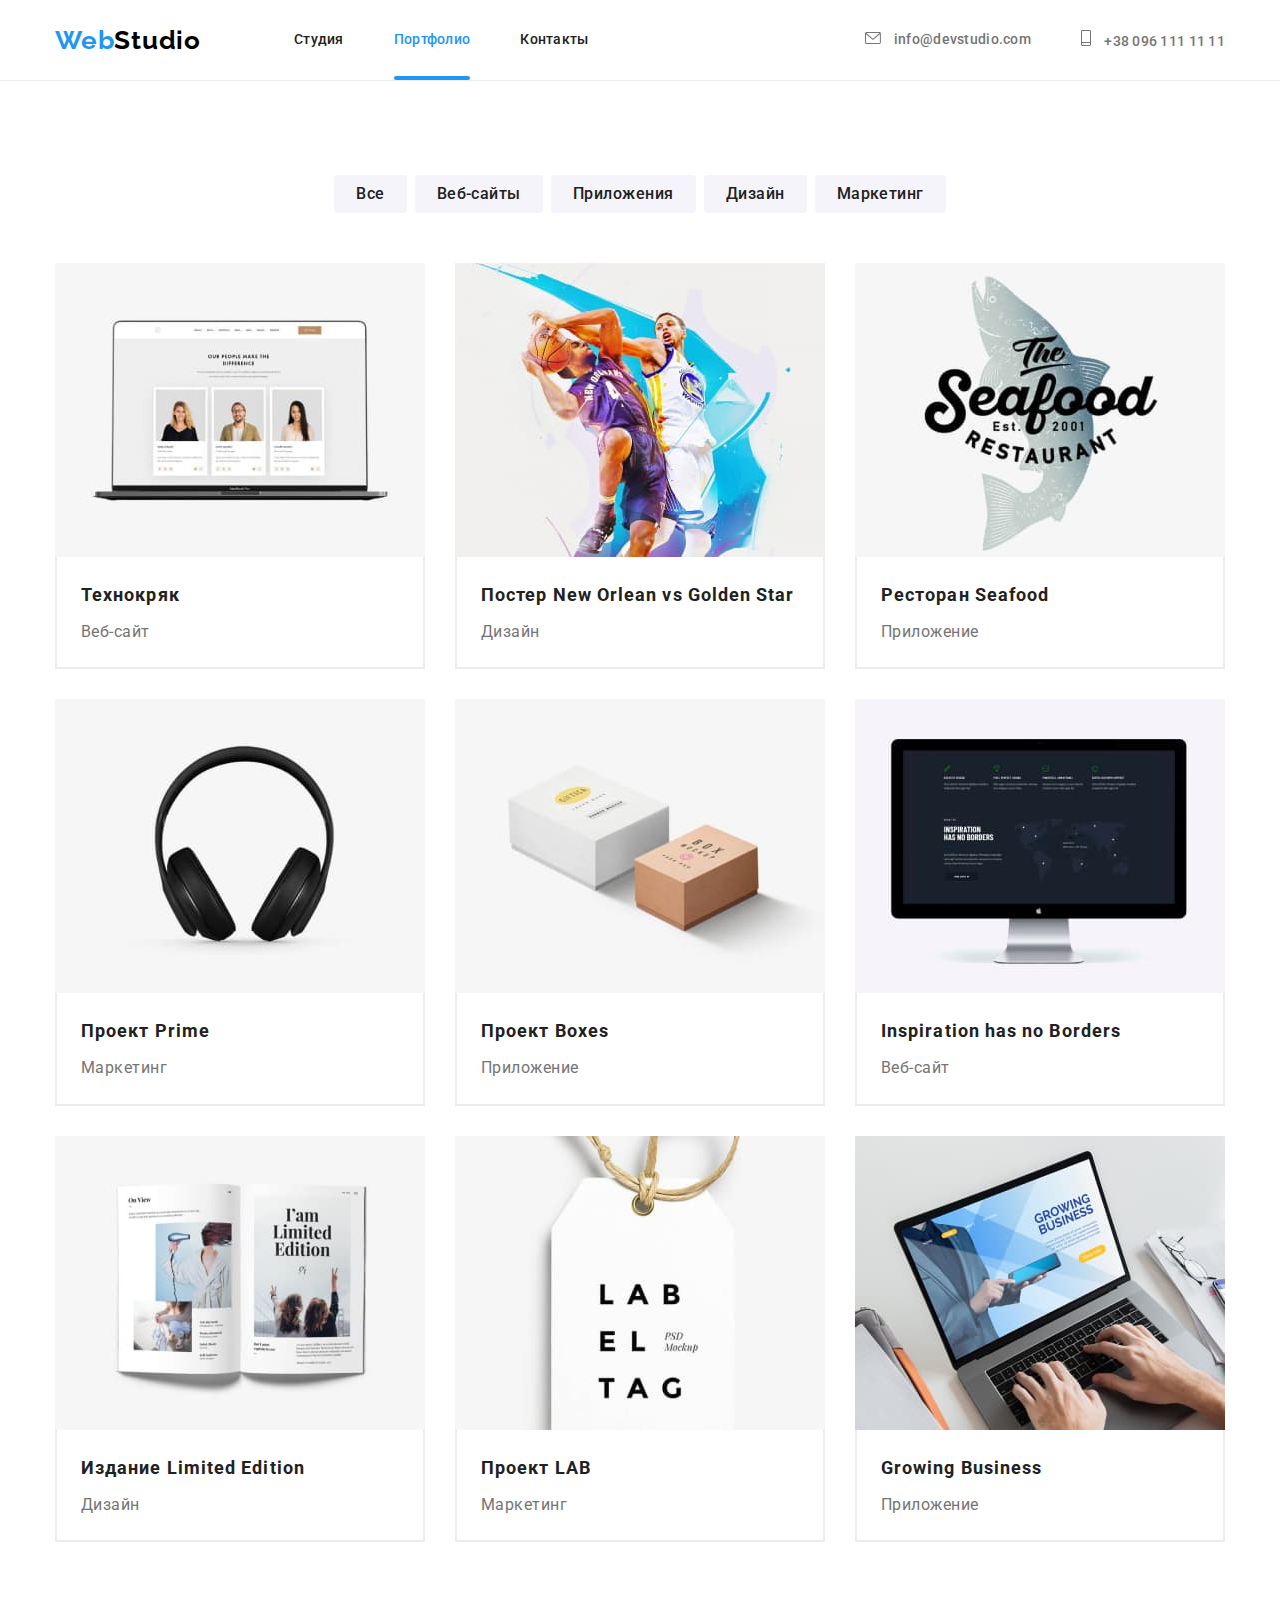
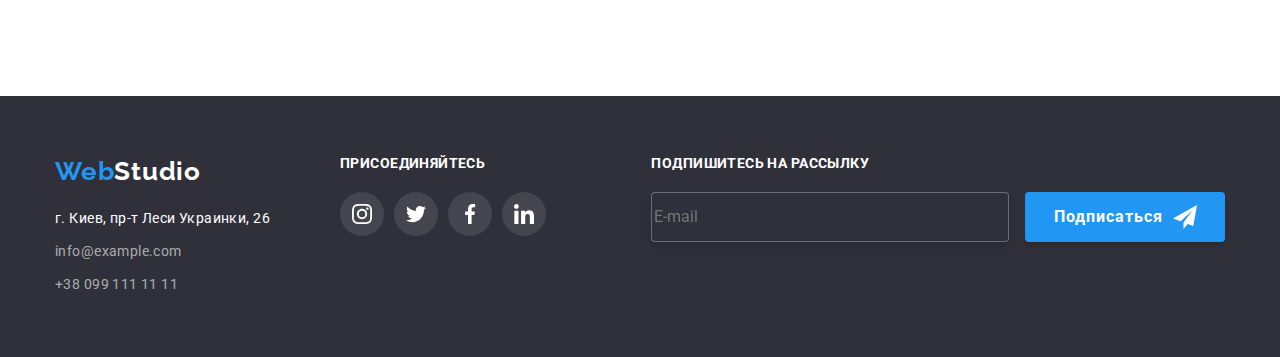
==== portfolio.html @ b8bf2f2f "седьмое дз" ====
<!DOCTYPE html>
<html lang="ru">

<head>
    <meta charset="UTF-8">
    <meta http-equiv="X-UA-Compatible" content="IE=edge">
    <meta name="viewport" content="width=device-width, initial-scale=1.0">
    <title>Портфолио</title>
    <link rel="preconnect" href="https://fonts.gstatic.com">
    <link
        href="https://fonts.googleapis.com/css2?family=Raleway:wght@700&family=Roboto:wght@400;500;700;900&display=swap"
        rel="stylesheet">
    <link rel="stylesheet" href="https://cdnjs.cloudflare.com/ajax/libs/modern-normalize/1.0.0/modern-normalize.min.css">
    <link rel="stylesheet" href="css/styles.css">
</head>

<body class="page">

    <!-- Шапка -->

    <header class="line-header">
        <div class="container main-header">
            <nav class="main-header">
                <a href="index.html" class="logo-header">
                    <span class="web">Web</span>Studio
                </a>

                <ul class="site-nav">
                    <li class="item"><a href="index.html" class="link">Студия</a></li>
                    <li class="item"><a href="portfolio.html" class="links">Портфолио</a></li>
                    <li class="item"><a href="" class="link">Контакты</a></li>
                </ul>
            </nav>
            <ul class="site-contact">
                <li class="item">
                    <a href="info@devstudio.com" class="link">
                        <svg class="site-contact-icon" width="16" height="12">
                            <use href='./imges/sprite.svg#icon-envelope'></use>
                        </svg>
                        info@devstudio.com</a>
                </li>
                <li class="item">
                    <a href="+380961111111" class="link">
                        <svg class="site-contact-icon" width="10" height="16">
                            <use href='./imges/sprite.svg#icon-smartphone'></use>
                        </svg>
                        +38 096 111 11 11</a>
                </li>
            </ul>
        </div>
    </header>
    
 <main>

    <!-- Фильтры -->

    <section class="portfolio">
        <div class="container">
            <ul class="filtrs">
                <li class="item"><button type="button" class="button-filtr">Все</button></li>
                <li class="item"><button type="button" class="button-filtr">Веб-сайты</button></li>
                <li class="item"><button type="button" class="button-filtr">Приложения</button></li>
                <li class="item"><button type="button" class="button-filtr">Дизайн</button></li>
                <li class="item"><button type="button" class="button-filtr">Маркетинг</button></li>
            </ul>

            <!-- Проекты -->

        
            <ul class="project">
                <li class="item">
                          <article class="card-portfolio">
                              <a class="card-portfolio-link" href="">
                            <div class="portfolio-thumb">
                                <img src="imges/portfolio1.jpg" alt="Веб-сайт" width="370" height="294">
                                <p class="portfolio-overlay">
                                    Технокряк это современная площадка распространения коронавируса. Компании используют эту платформу для цифрового
                                    шпионажа и атак на защищённые сервера конкурентов.
                                </p>
                            </div>
                            <div class="portfolio-content">
                                <h2 class="title">Технокряк</h2>
                                <p class="text">Веб-сайт</p>
                            </div>
                            </a>
                        </article>
                    
                </li>
                <li class="item">
                        <article class="card-portfolio">
                            <a class="card-portfolio-link" href="">
                            <div class="portfolio-thumb">
                                <img src="imges/portfolio2.jpg" alt="Дизайн" width="370" height="294">
                                <p class="portfolio-overlay">
                                    Технокряк это современная площадка распространения коронавируса. Компании используют эту платформу для цифрового
                                    шпионажа и атак на защищённые сервера конкурентов.
                                </p>
                            </div>
                            <div class="portfolio-content">
                                <h2 class="title">Постер New Orlean vs Golden Star</h2>
                                <p class="text">Дизайн</p>
                            </div>
                            </a>
                        </article>
            
                </li>
                <li class="item">
                
                        <article class="card-portfolio">
                            <a class="card-portfolio-link" href="">
                            <div class="portfolio-thumb">
                                <img src="imges/portfolio3.jpg" alt="Приложение" width="370" height="294">
                                <p class="portfolio-overlay">
                                    Технокряк это современная площадка распространения коронавируса. Компании используют эту платформу для цифрового
                                    шпионажа и атак на защищённые сервера конкурентов.
                                </p>
                            </div>
                            <div class="portfolio-content">
                                <h2 class="title">Ресторан Seafood</h2>
                                <p class="text">Приложение</p>
                            </div>
                            </a>
                        </article>
            
                </li>
                <li class="item">
                    
                        <article class="card-portfolio">
                            <a class="card-portfolio-link" href="">
                            <div class="portfolio-thumb">
                                <img src="imges/portfolio4.jpg" alt="Маркетинг" width="370" height="294">
                                <p class="portfolio-overlay">
                                    Технокряк это современная площадка распространения коронавируса. Компании используют эту платформу для цифрового
                                    шпионажа и атак на защищённые сервера конкурентов.
                                </p>
                            </div>
                            <div class="portfolio-content">
                                <h2 class="title">Проект Prime</h2>
                                <p class="text">Маркетинг</p>
                            </div>
                            </a>
                        </article>
                    
                </li>
                <li class="item">
                    
                        <article class="card-portfolio">
                            <a class="card-portfolio-link" href="">
                            <div class="portfolio-thumb">
                                <img src="imges/portfolio5.jpg" alt="Приложение" width="370" height="294">
                                <p class="portfolio-overlay">
                                    Технокряк это современная площадка распространения коронавируса. Компании используют эту платформу для цифрового
                                    шпионажа и атак на защищённые сервера конкурентов.
                                </p>
                            </div>
                            <div class="portfolio-content">
                                <h2 class="title">Проект Boxes</h2>
                                <p class="text">Приложение</p>
                            </div>
                            </a>
                        </article>
                    
                </li>
                <li class="item">
                    
                        <article class="card-portfolio">
                            <a class="card-portfolio-link" href="">
                            <div class="portfolio-thumb">
                                <img src="imges/portfolio6.jpg" alt="Веб-сайт" width="370" height="294">
                                <p class="portfolio-overlay">
                                    Технокряк это современная площадка распространения коронавируса. Компании используют эту платформу для цифрового
                                    шпионажа и атак на защищённые сервера конкурентов.
                                </p>
                            </div>
                            <div class="portfolio-content">
                                <h2 class="title">Inspiration has no Borders</h2>
                                <p class="text">Веб-сайт</p>
                            </div>
                            </a>
                        </article>
                    
                </li>
                <li class="item">
                    
                        <article class="card-portfolio">
                            <a class="card-portfolio-link" href="">
                            <div class="portfolio-thumb">
                                <img src="imges/portfolio7.jpg" alt="Дизайн" width="370" height="294">
                                <p class="portfolio-overlay">
                                    Технокряк это современная площадка распространения коронавируса. Компании используют эту платформу для цифрового
                                    шпионажа и атак на защищённые сервера конкурентов.
                                </p>
                            </div>
                            <div class="portfolio-content">
                                <h2 class="title">Издание Limited Edition</h2>
                                <p class="text">Дизайн</p>
                            </div>
                            </a>
                        </article>
                    
                </li>
                <li class="item">
                    
                        <article class="card-portfolio">
                            <a class="card-portfolio-link" href="">
                            <div class="portfolio-thumb">
                                <img src="imges/portfolio8.jpg" alt="Маркетинг" width="370" height="294">
                                <p class="portfolio-overlay">
                                    Технокряк это современная площадка распространения коронавируса. Компании используют эту платформу для цифрового
                                    шпионажа и атак на защищённые сервера конкурентов.
                                </p>
                            </div>
                            <div class="portfolio-content">
                                <h2 class="title">Проект LAB</h2>
                                <p class="text">Маркетинг</p>
                            </div>
                            </a>
                        </article>
                    
                </li>
                <li class="item">
                        <article class="card-portfolio">
                            <a class="card-portfolio-link" href="">
                            <div class="portfolio-thumb">
                                <img src="imges/portfolio9.jpg" alt="Приложение" width="370" height="294">
                                <p class="portfolio-overlay">
                                    Технокряк это современная площадка распространения коронавируса. Компании используют эту платформу для цифрового
                                    шпионажа и атак на защищённые сервера конкурентов.
                                </p>
                            </div>
                            <div class="portfolio-content">
                                <h2 class="title">Growing Business</h2>
                                <p class="text">Приложение</p>
                            </div>
                            </a>
                        </article>
                    
                </li>
            </ul>
        </div>
    </section>
 </main>   

    <!-- Подвал -->

    <footer class="footer">
        <div class="container footer-container">
            <div>
                <a href="index.html" class="logo-footer">
                    <span class="web">Web</span>Studio
                </a>
                <address class="address">
                    г. Киев, пр-т Леси Украинки, 26
                </address>
                <address class="footer-contact">
                    <a href="info@example.com" class="contact email">info@example.com</a>
                    <a href="+380991111111" class="contact">+38 099 111 11 11</a>
                </address>
            </div>
            <div class="footer-social">
                <h2 class="footer-title">Присоединяйтесь</h2>
                <ul class="footer-social-list">
                    <li class="footer-social-list-item">
                        <a href="" class="footer-social-list-link">
                            <svg class="footer-social-list-icon">
                                <use href="./imges/sprite.svg#icon-instagram"></use>
                            </svg>
                        </a>
                    </li>
                    <li class="footer-social-list-item">
                        <a href="" class="footer-social-list-link">
                            <svg class="footer-social-list-icon">
                                <use href="./imges/sprite.svg#icon-twitter"></use>
                            </svg>
                        </a>
                    </li>
                    <li class="footer-social-list-item">
                        <a href="" class="footer-social-list-link">
                            <svg class="footer-social-list-icon">
                                <use href="./imges/sprite.svg#icon-facebook"></use>
                            </svg>
                        </a>
                    </li>
                    <li class="footer-social-list-item">
                        <a href="" class="footer-social-list-link">
                            <svg class="footer-social-list-icon">
                                <use href="./imges/sprite.svg#icon-linkedin"></use>
                            </svg>
                        </a>
                    </li>
                </ul>
            </div>
            <div class="footer-modal">
                <form action="#" class="footer-modal-form">
                    <p class="footer-modal-form-head">Подпишитесь на рассылку</p>
                    <input type="text" name="user-name" class="footer-modal-form-input" placeholder="E-mail" required minlength="2">
                    <button type="submit" class="footer-modal-form-btr">Подписаться</button>
                    <!-- <svg class="foter-modal-icon-button">
                                    <use href="./imges/sprite.svg#icon-telegram"></use>
                                </svg> -->
                </form>
            </div>
        </div>
    
    </footer>

</body>
</html>
---- css/styles.css ----
/* Шрифты 
Roboto 500, 900, 700, 400, Raleway 700*/

/* Ширина сетки 1170 */

.page {
  background-color: #ffffff;
  color: #212121;
  font-family: Roboto, sans-serif;
}

.container {
  margin-left: auto;
  margin-right: auto;
  padding-left: 15px;
  padding-right: 15px;
  width: 1200px;
}

img {
  display: block;
  max-width: 100%;
}

h1,
h2,
h3,
h4,
h5,
h6,
p {
  margin-top: 0;
  margin-bottom: 0;
}

ul,
ol {
  margin-top: 0;
  margin-bottom: 0;
  padding-left: 0;
  list-style: none;
}

/* Шапка */

.main-header {
  display: flex;
  align-items: center;
}

.line-header {
  border-bottom: 1px solid #ececec;
}

.logo-header {
  color: #000000;
  text-decoration: none;
  font-family: Raleway;
  font-style: normal;
  font-weight: 700;
  font-size: 26px;
  line-height: 1.19;
  letter-spacing: 0.03em;
}

.web {
  color: #2196f3;
}

.site-nav {
  padding: 0;
  margin-left: 93px;
  margin-top: 0;
  margin-bottom: 0;
  display: flex;
}

.site-nav .item {
  margin-right: 50px;
  position: relative;
}

.site-nav .item:last-child {
  margin-right: 0;
}

.site-contact {
  display: flex;
  padding: 0;
  margin-left: auto;
}

.site-nav .link {
  text-decoration: none;
  color: #212121;
  font-weight: 500;
  font-size: 14px;
  line-height: 1.14;
  letter-spacing: 0.02em;
  display: block;
  padding-top: 32px;
  padding-bottom: 32px;
  transition: color 250ms linear;
}

.site-nav .links {
  text-decoration: none;
  color: #2196f3;
  font-weight: 500;
  font-size: 14px;
  line-height: 1.14;
  letter-spacing: 0.02em;
  display: block;
  padding-top: 32px;
  padding-bottom: 32px;
  transition: color 250ms linear;
}

.site-nav .links::after {
  content: '';
  display: block;
  width: 100%;
  height: 4px;
  background-color: #2196f3;
  border-radius: 2px;
  position: absolute;
  bottom: 0;
  left: 0;
}

.site-contact .link {
  color: #757575;
  text-decoration: none;
  font-weight: 500;
  font-size: 14px;
  line-height: 1.14;
  letter-spacing: 0.02em;
  transition: color 250ms linear;
}

.site-contact-icon {
  fill: currentColor;
  margin-right: 10px;
}

.site-contact .item + .item {
  margin-left: 50px;
}

.site-nav .link:hover,
.site-nav .link:focus {
  color: #2196f3;
}

.site-contact .link:hover,
.site-contact .link:focus {
  color: #2196f3;
}

.site-contact .link:hover .site-contact-icon,
.site-contact .link:focus .site-contact-icon {
  fill: #2196f3;
  color: #2196f3;
}

/* Герой */

.hero {
  background-color: #c4c4c4;
  text-align: center;
  padding-top: 200px;
  padding-bottom: 200px;
  max-width: 1600px;
  height: 600px;
  margin-left: auto;
  margin-right: auto;
  background-image: linear-gradient(to right, rgba(47, 48, 58, 0.4), rgba(47, 48, 58, 0.4)),
    url(../imges/header-fon.jpg);
  background-size: cover;
  background-position: center;
  background-repeat: no-repeat;
}

.hero-title {
  color: #ffffff;
  font-weight: 900;
  font-size: 44px;
  line-height: 1.36;

  letter-spacing: 0.06em;
  text-transform: uppercase;
  margin-top: 0;
  margin-bottom: 30px;
}

.button {
  font-family: inherit;
  color: #ffffff;
  background-color: #2196f3;
  font-weight: 700;
  font-size: 16px;
  line-height: 1.87;
  align-items: center;
  text-align: center;
  letter-spacing: 0.06em;
  padding: 10px 32px 10px 32px;
  box-shadow: 0px 4px 4px rgba(0, 0, 0, 0.15);
  border-radius: 4px;
  border: 0;
  cursor: pointer;
  transition: background-color 250ms linear;
}

.button:hover,
.button:focus {
  background-color: #188ce8;
}

/* Особенности */

.section-features {
  padding-top: 94px;
  padding-bottom: 94px;
}

.features {
  margin-top: 0;
  margin-bottom: 0;
  padding-left: 0;
  display: flex;
}

.features .item {
  flex-basis: calc(100% / 4);
  margin-right: 30px;
}

.features .item::before {
  content: '';
  height: 120px;
  display: block;
  background-color: #f5f4fa;
  border-radius: 4px;
  background-repeat: no-repeat;
  background-position: center;
  margin-bottom: 30px;
}

.features .item:nth-child(1)::before {
  background-image: url(../imges/antenna.svg);
}

.features .item:nth-child(2)::before {
  background-image: url(../imges/clock.svg);
}

.features .item:nth-child(3)::before {
  background-image: url(../imges/diagram.svg);
}

.features .item:nth-child(4)::before {
  background-image: url(../imges/astronaut.svg);
}

.features .item:last-child {
  margin-right: 0;
}

.features .title {
  font-weight: 700;
  font-size: 14px;
  line-height: 1.14;
  letter-spacing: 0.03em;
  text-transform: uppercase;
  margin-top: 0;
  margin-bottom: 10px;
}

.features .text {
  color: #757575;
  font-weight: 400;
  font-size: 14px;
  line-height: 1.71;
  letter-spacing: 0.03em;
  margin-top: 0;
  margin-bottom: 0;
}

/* Чем мы занимаемся */

.work {
  padding-bottom: 94px;
}

.work .title {
  font-weight: 700;
  font-size: 36px;
  line-height: 1.16;
  text-align: center;
  letter-spacing: 0.03em;
  margin-top: 0;
  margin-bottom: 50px;
}

.work ul {
  margin-top: 0;
  margin-bottom: 0;
  padding-left: 0;
}

.work-imeges {
  display: flex;
}

.work-imeges .item {
  position: relative;
  margin-right: 30px;
}

.work-imeges .item:last-child {
  margin-right: 0;
}

.overlay {
  position: absolute;
  bottom: 0;
  left: 0;
  width: 100%;
  background-color: rgba(47, 48, 58, 0.8);
  font-weight: 700;
  font-size: 14px;
  line-height: 1.14;
  text-align: center;
  letter-spacing: 0.03em;
  text-transform: uppercase;
  padding-top: 27px;
  padding-bottom: 27px;

  color: #ffffff;
}

/* Наша команда */

.comanda .item:not(:last-child) {
  margin-right: 30px;
}

.ourteam {
  background-color: #f5f4fa;
  padding-top: 94px;
  padding-bottom: 94px;
}

.comanda {
  margin-top: 0;
  margin-bottom: 0;
  padding-left: 0;
  display: flex;
  /* justify-content: center; */
}

.card-thumb {
  padding-bottom: 30px;
}

.comanda-title {
  font-weight: 700;
  font-size: 36px;
  line-height: 1.16;
  letter-spacing: 0.03em;
  text-align: center;
  margin-top: 0;
  margin-bottom: 50px;
}

.comanda .title {
  font-weight: 500;
  font-size: 16px;
  line-height: 1.19;
  letter-spacing: 0.03em;
  margin-bottom: 10px;
  margin-top: 0;
  text-align: center;
}

.comanda .text {
  color: #757575;
  font-weight: 400;
  font-size: 16px;
  line-height: 1.35;
  letter-spacing: 0.03em;
  margin-top: 0;
  margin-bottom: 0;
  text-align: center;
}

.card-content {
  padding-bottom: 30px;
}

.card {
  background: #ffffff;
  box-shadow: 0px 1px 3px rgba(0, 0, 0, 0.12), 0px 1px 1px rgba(0, 0, 0, 0.14),
    0px 2px 1px rgba(0, 0, 0, 0.2);
  border-radius: 0px 0px 4px 4px;
  overflow: hidden;
}

.social-list {
  display: flex;
  justify-content: space-between;
  margin-top: 16px;
  margin-bottom: 0;
  margin-left: 32px;
  padding-left: 0;
  width: 206px;
}

.social-list-link {
  display: flex;
  justify-content: center;
  align-items: center;
  width: 44px;
  height: 44px;
  border-radius: 50%;
  background-color: #ffffff;
  transition: background-color 250ms linear;
}

.social-list-icon {
  width: 20px;
  height: 20px;
  fill: #afb1b8;
}

.social-list-link:hover,
.social-list-link:focus {
  background-color: #2196f3;
}

.social-list-link:hover .social-list-icon,
.social-list-link:focus .social-list-icon {
  fill: #ffffff;
}

/* Постоянные клиенты */

.regular-customers {
  padding-top: 94px;
  padding-bottom: 94px;
}

.regular-customers-block {
  display: flex;
  margin-top: 0;
  margin-bottom: 0;
  padding-left: 0;
}

.regular-customers-block .item {
  flex-basis: calc(100% / 6 - 30px);
}

.regular-customers-block .link {
  display: flex;
  justify-content: center;
  align-items: center;
  width: 100%;
  height: 92px;
  border: 1px solid #afb1b8;
  border-radius: 4px;
  transition: color 250ms linear;
  transition: border-color 250ms linear;
}

.regular-customers-block .item:not(:last-child) {
  margin-right: 30px;
}

.regular-customers-block-icon {
  fill: #afb1b8;
  transition: fill 250ms linear;
}

.regular-customers-block .link:hover .regular-customers-block-icon,
.regular-customers-block .link:focus .regular-customers-block-icon {
  fill: #2196f3;
}

.regular-customers-block .link:hover,
.regular-customers-block .link:focus {
  border-color: #2196f3;
}

/* Подвал */

.footer {
  background-color: #2f303a;
  padding-top: 60px;
  padding-bottom: 60px;
}

.logo-footer {
  color: #ffffff;
  text-decoration: none;
  font-family: Raleway;
  font-weight: 700;
  font-size: 26px;
  line-height: 1.19;
  letter-spacing: 0.03em;
}

.address {
  color: #ffffff;
  font-style: normal;
  font-weight: 400;
  font-size: 14px;
  line-height: 1.71;
  letter-spacing: 0.03em;
  margin-top: 20px;
  margin-bottom: 9px;
}

.footer-contact .contact {
  font-style: normal;
  font-weight: 400;
  font-size: 14px;
  line-height: 1.71;
  letter-spacing: 0.03em;
  color: rgba(255, 255, 255, 0.6);
  text-decoration: none;
  display: block;
}

.email {
  margin-bottom: 9px;
}

.footer-container {
  display: flex;
}

.footer-social {
  margin-left: 70px;
  width: 206px;
}

.footer-title {
  font-family: Roboto;
  font-style: normal;
  font-weight: 700;
  font-size: 14px;
  line-height: 1.14;
  letter-spacing: 0.03em;
  text-transform: uppercase;
  margin-bottom: 20px;

  color: #ffffff;
}

.footer-social-list {
  display: flex;
  justify-content: space-between;
  margin-top: 0;
  margin-bottom: 0;
  padding-left: 0;
}

.footer-social-list-link {
  display: flex;
  justify-content: center;
  align-items: center;
  width: 44px;
  height: 44px;
  border-radius: 50%;
  background-color: rgba(255, 255, 255, 0.1);
  transition: background-color 250ms linear;
}

.footer-social-list-icon {
  width: 20px;
  height: 20px;
  fill: #ffffff;
}

.footer-social-list-link:hover,
.footer-social-list-link:focus {
  background-color: #2196f3;
}

/* Портфолио */

.card-portfolio-link {
  color: #212121;
  text-decoration: none;
}

.portfolio-thumb {
  position: relative;
  overflow: hidden;
}

.portfolio-overlay {
  transform: translateY(100%);
  position: absolute;
  top: 0;
  left: 0;
  width: 100%;
  transition: transform 250ms linear;
  padding-top: 63px;
  padding-left: 24px;
  padding-bottom: 63px;
  padding-right: 24px;
  background: rgba(33, 150, 243, 0.9);
  font-weight: 400;
  font-size: 18px;
  line-height: 1.56;
  letter-spacing: 0.03em;
  color: #ffffff;
}

.button-filtr {
  font-family: Roboto;
  font-style: normal;
  font-weight: 500;
  font-size: 16px;
  line-height: 1.62;
  text-align: center;
  letter-spacing: 0.03em;
  background: #f5f4fa;
  border-radius: 4px;
  border: 0;
  padding: 6px 22px 6px 22px;
  color: #212121;
  cursor: pointer;
  transition: background-color 250ms linear, color 250ms linear;
}

.button-filtr:hover,
.button-filtr:focus {
  color: #ffffff;
  background-color: #2196f3;
  box-shadow: 0px 3px 1px rgba(0, 0, 0, 0.1), 0px 1px 2px rgba(0, 0, 0, 0.08),
    0px 2px 2px rgba(0, 0, 0, 0.12);
  border-radius: 4px;
}

.card-portfolio:hover,
.card-portfolio:focus {
  box-shadow: 0px 1px 1px rgba(0, 0, 0, 0.12), 0px 4px 4px rgba(0, 0, 0, 0.06),
    1px 4px 6px rgba(0, 0, 0, 0.16);
  cursor: pointer;
}

.card-portfolio-link:hover .portfolio-overlay,
.card-portfolio-link:focus .portfolio-overlay {
  transform: translateY(0%);
}

.portfolio {
  padding-top: 94px;
  padding-bottom: 94px;
}

.filtrs {
  margin-top: 0;
  margin-bottom: 50px;
  padding-left: 0;
  display: flex;
  align-items: center;
  justify-content: center;
}

.filtrs .item:not(:last-child) {
  margin-right: 8px;
}

.project {
  margin-top: 0;
  margin-bottom: 0;
  padding-left: 0;
  display: flex;
  flex-wrap: wrap;
  margin-bottom: 30px;
  margin-right: -30px;
}

.project .item {
  flex-basis: calc(100% / 3 - 30px);
  margin-right: 30px;
  margin-bottom: 30px;
}

.project .title {
  margin-top: 0;
  margin-bottom: 4px;
  letter-spacing: 0.06em;
  font-style: normal;
  font-weight: 700;
  font-size: 18px;
  line-height: 2;
}

.project .text {
  color: #757575;
  margin-top: 0;
  margin-bottom: 0;
  letter-spacing: 0.03em;
  font-style: normal;
  font-weight: 400;
  font-size: 16px;
  line-height: 1.9;
}

.portfolio-content {
  padding-top: 20px;
  padding-right: 24px;
  padding-bottom: 20px;
  padding-left: 24px;

  box-sizing: border-box;
  border: 2px solid #ececec;
  border-top: none;
}

/*-------BACKDROP------- */

.backdrop {
  position: fixed;
  top: 0;
  left: 0;
  z-index: 100;
  width: 100vw;
  height: 100vh;
  background-color: rgba(0, 0, 0, 0.2);
}

.modal {
  position: absolute;
  top: 50%;
  left: 50%;
  transform: translate(-50%, -50%);
  width: 528px;
  min-height: 581px;
  background: #ffffff;
  box-shadow: 0px 1px 3px rgba(0, 0, 0, 0.12), 0px 1px 1px rgba(0, 0, 0, 0.14),
    0px 2px 1px rgba(0, 0, 0, 0.2);
  border-radius: 4px;
  padding: 40px;
}

.modal-close-btn {
  position: absolute;
  border: none;
  top: 8px;
  right: 8px;
  width: 30px;
  height: 30px;
  border-radius: 50%;
  background: #ffffff;
  border: 1px solid rgba(0, 0, 0, 0.1);
  cursor: pointer;
  padding: 0;
  display: flex;
  justify-content: center;
  align-items: center;
}

.icon-button {
  width: 18px;
  height: 18px;
  transition: fill 250ms linear;
}

.icon-button:hover {
  fill: #2196f3;
}

.is-hidden {
  opacity: 0;
  visibility: hidden;
  pointer-events: none;
}

/* Модельная форма */

.modal-form {
  display: flex;
  flex-direction: column;
}

.modal-form-head {
  font-weight: 700;
  font-size: 20px;
  line-height: 1.15;
  text-align: center;
  letter-spacing: 0.03em;
  margin-bottom: 15px;
}

.modal-form-input {
  width: 100%;
  height: 40px;
  border: 1px solid rgba(33, 33, 33, 0.2);
  box-sizing: border-box;
  border-radius: 4px;
  padding-left: 42px;
  transition: border-color 250ms linear;
}

.modal-form-input:focus {
  outline: none;
  border-color: #2196f3;
}

.modal-form-input:focus + .modal-form-icon {
  fill: #2196f3;
}

.modal-form-field {
  font-weight: 400;
  font-size: 12px;
  line-height: 14px;
  letter-spacing: 0.01em;
  margin-bottom: 10px;

  color: #757575;
}

.modal-form-input-wrapper {
  display: block;
  position: relative;
  margin-top: 4px;
}

.modal-form-icon {
  position: absolute;
  top: 50%;
  left: 12px;
  transform: translateY(-50%);
  width: 18px;
  height: 18px;
  transition: fill 250ms linear;
}

.modal-form-message {
  width: 100%;
  height: 120px;
  resize: none;
  border: 1px solid rgba(33, 33, 33, 0.2);
  border-radius: 4px;
  margin-top: 4px;
  padding: 15px;
  transition: border-color 250ms linear;
}

.modal-form-message::placeholder {
  font-size: 14px;
  line-height: 1.14;
  letter-spacing: 0.01em;
  color: rgba(117, 117, 117, 0.5);
}

.modal-form-message:focus {
  outline: none;
  border-color: #2196f3;
}

.modal-form-checkbox-desc {
  font-weight: 400;
  font-size: 14px;
  margin-bottom: 30px;
}

.modal-form-checkbox-desc::before {
  display: inline-block;
  vertical-align: middle;
  content: '';
  width: 16px;
  height: 15px;
  border-radius: 2px;
  cursor: pointer;
  margin-right: 10px;
}

.modal-form-check:checked + .modal-form-checkbox-desc::before {
  background-image: url(../imges/icon-check.svg);
  background-position: 50% 50%;
  background-size: cover;
  /* fill: #2196f3; */
}

.modal-form-check:focus + .modal-form-checkbox-desc::before {
  outline: 1px solid rgba(33, 150, 243, 0.9);
}

.visually-hidden {
  position: absolute !important;
  clip: rect(1px 1px 1px 1px);
  clip: rect(1px, 1px, 1px, 1px);
  padding: 0 !important;
  border: 0 !important;
  height: 1px !important;
  width: 1px !important;
  overflow: hidden;
}

.modal-form-checkbox-link {
  color: #2196f3;
}

.modal-form-btn {
  font-family: inherit;
  color: #ffffff;
  background-color: #2196f3;
  font-weight: 700;
  font-size: 16px;
  line-height: 1.87;
  align-items: center;
  text-align: center;
  letter-spacing: 0.06em;
  padding: 10px 55px 10px 55px;
  background: #2196f3;
  box-shadow: 0px 4px 4px rgba(0, 0, 0, 0.15);
  border-radius: 4px;
  border: 0;
  cursor: pointer;
  transition: background-color 250ms linear;
  margin-left: auto;
  margin-right: auto;
}

.modal-form-btn:hover,
.modal-form-btn:focus {
  background-color: #188ce8;
  box-shadow: 0px 4px 4px rgba(0, 0, 0, 0.15);
}

/* Модальное окно подвал */

.footer-modal {
  margin-left: auto;
}

.footer-modal-form-input {
  width: 358px;
  height: 50px;
  border: 1px solid rgba(255, 255, 255, 0.3);
  box-sizing: border-box;
  filter: drop-shadow(0px 4px 4px rgba(0, 0, 0, 0.15));
  border-radius: 4px;
  background-color: #2f303a;
}

.footer-modal-form-head {
  font-family: Roboto;
  font-style: normal;
  font-weight: 700;
  font-size: 14px;
  line-height: 1.14;
  letter-spacing: 0.03em;
  text-transform: uppercase;
  color: #ffffff;
  margin-bottom: 20px;
}

.footer-modal-form-btr {
  position: relative;
  font-family: inherit;
  color: #ffffff;
  background-color: #2196f3;
  font-weight: 700;
  font-size: 16px;
  line-height: 1.87;
  align-items: center;
  text-align: center;
  letter-spacing: 0.06em;
  padding: 10px 62px 10px 29px;
  background: #2196f3;
  box-shadow: 0px 4px 4px rgba(0, 0, 0, 0.15);
  border-radius: 4px;
  border: 0;
  cursor: pointer;
  transition: background-color 250ms linear;
  margin-left: 12px;
  margin-right: auto;
  background-image: url(../imges/icon-telegram.svg);
  background-repeat: no-repeat;
  background-position: 148px 50%;
}

.footer-modal-form-btr:hover,
.footer-modal-form-btr:focus {
  background-color: #188ce8;
}
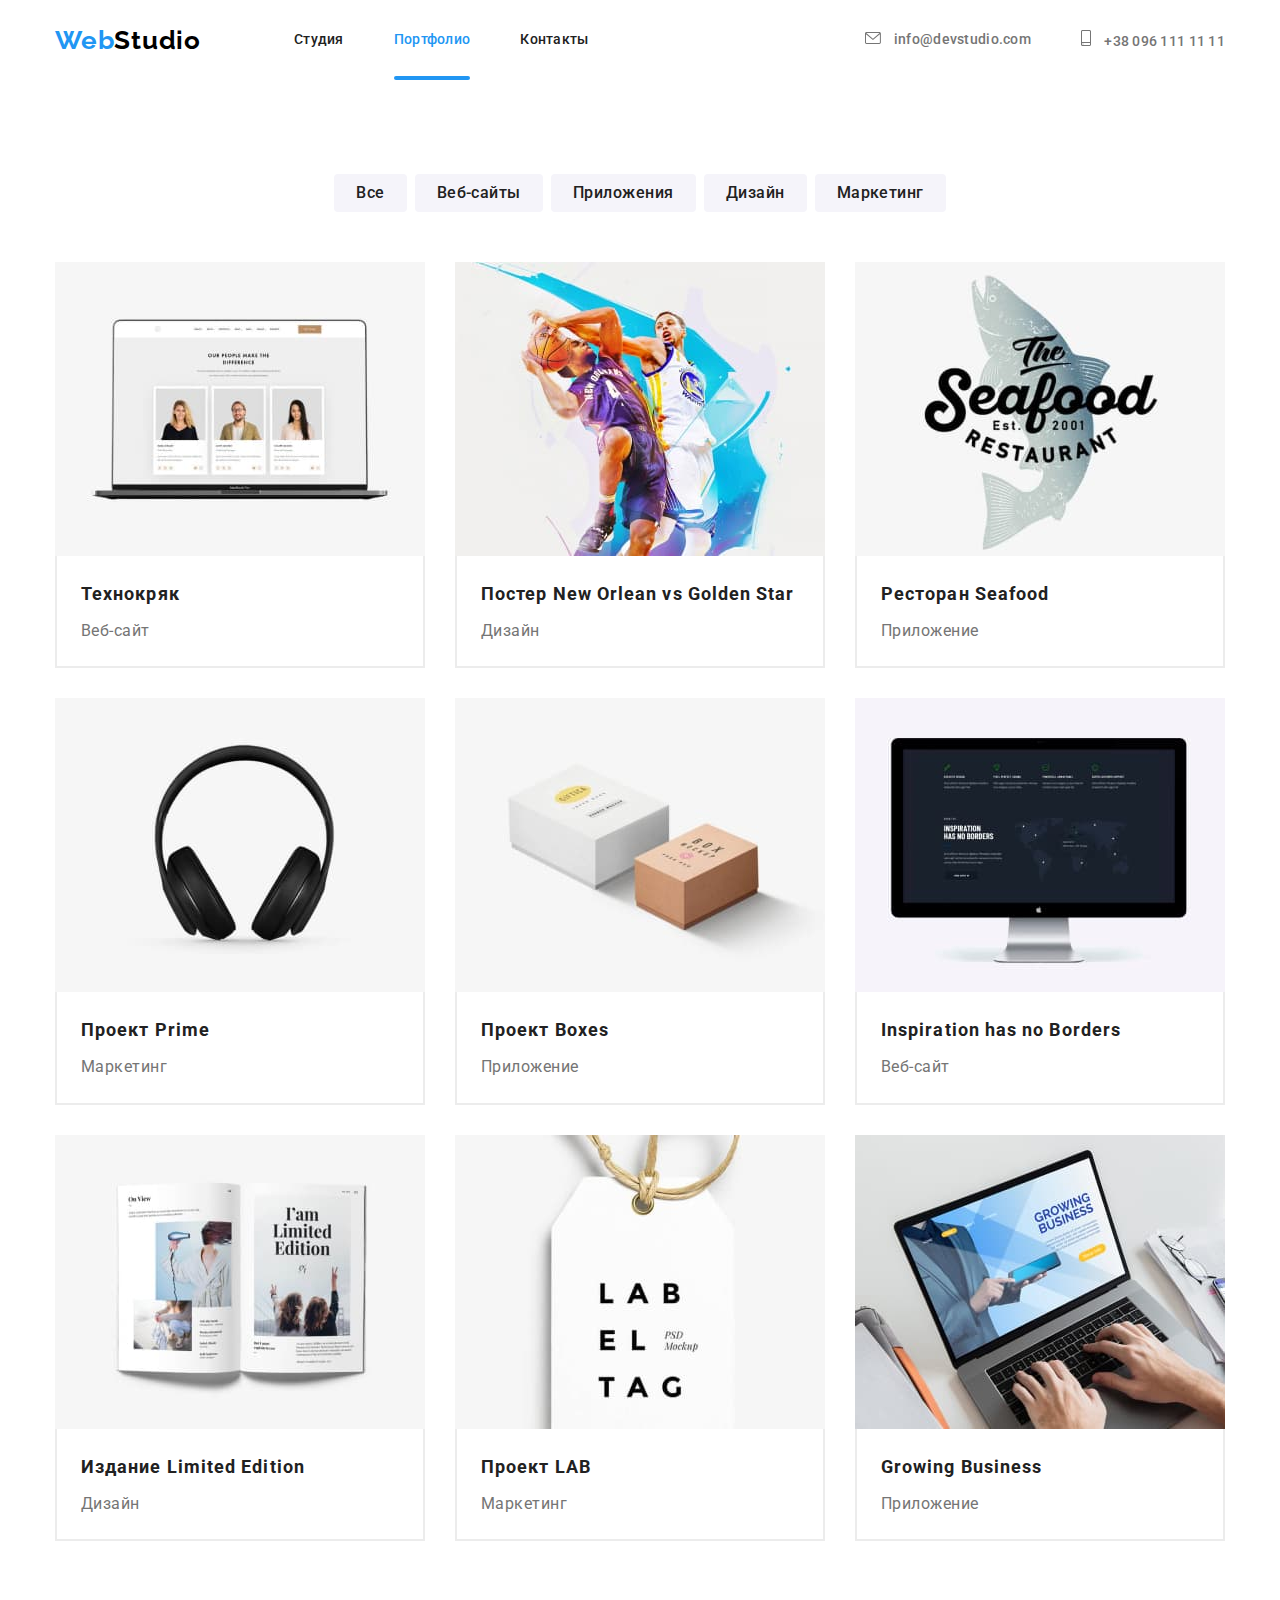
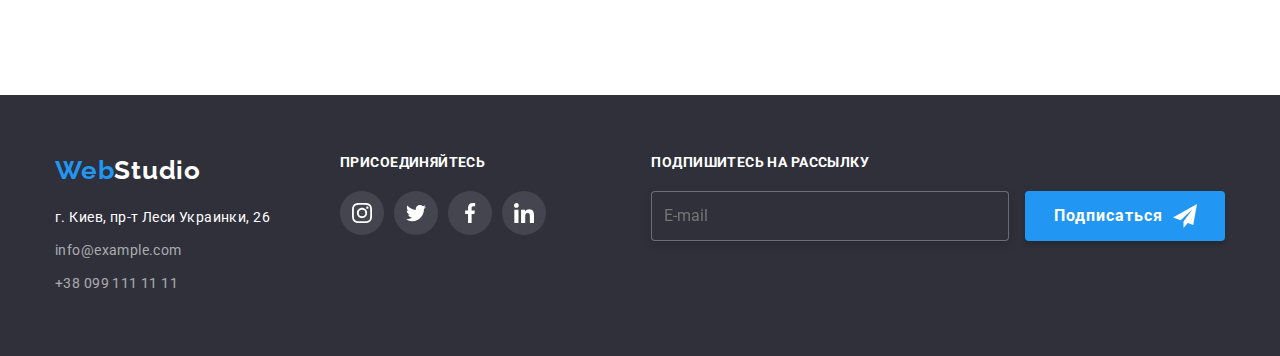
==== commit 3c8533b4: "правки" ====
--- a/portfolio.html
+++ b/portfolio.html
@@ -18,59 +18,61 @@
 
     <!-- Шапка -->
 
-    <header class="line-header">
-        <div class="container main-header">
-            <nav class="main-header">
-                <a href="index.html" class="logo-header">
-                    <span class="web">Web</span>Studio
-                </a>
-
-                <ul class="site-nav">
-                    <li class="item"><a href="index.html" class="link">Студия</a></li>
-                    <li class="item"><a href="portfolio.html" class="links">Портфолио</a></li>
-                    <li class="item"><a href="" class="link">Контакты</a></li>
-                </ul>
-            </nav>
-            <ul class="site-contact">
-                <li class="item">
-                    <a href="info@devstudio.com" class="link">
-                        <svg class="site-contact-icon" width="16" height="12">
-                            <use href='./imges/sprite.svg#icon-envelope'></use>
-                        </svg>
-                        info@devstudio.com</a>
-                </li>
-                <li class="item">
-                    <a href="+380961111111" class="link">
-                        <svg class="site-contact-icon" width="10" height="16">
-                            <use href='./imges/sprite.svg#icon-smartphone'></use>
-                        </svg>
-                        +38 096 111 11 11</a>
-                </li>
+<header>
+    <div class="container main-header">
+        <nav class="main-header">
+            <a href="index.html" class="logo-header">
+                <span class="web">Web</span>Studio
+            </a>
+
+            <ul class="site-nav">
+                <li class="site-nav__item">
+                    <a href="index.html" class="site-nav__link">Студия</a>
+                </li>
+                <li class="site-nav__item"><a href="portfolio.html" class="site-nav__links">Портфолио</a></li>
+                <li class="site-nav__item"><a href="" class="site-nav__link">Контакты</a></li>
             </ul>
-        </div>
-    </header>
+        </nav>
+        <ul class="site-contact">
+            <li class="site-contact__item">
+                <a href="info@devstudio.com" class="site-contact__link">
+                    <svg class="site-contact__icon" width="16" height="12">
+                        <use href='./imges/sprite.svg#icon-envelope'></use>
+                    </svg>
+                    info@devstudio.com</a>
+            </li>
+            <li class="site-contact__item">
+                <a href="+380961111111" class="site-contact__link">
+                    <svg class="site-contact__icon" width="10" height="16">
+                        <use href='./imges/sprite.svg#icon-smartphone'></use>
+                    </svg>
+                    +38 096 111 11 11</a>
+            </li>
+        </ul>
+    </div>
+</header>
     
  <main>
 
     <!-- Фильтры -->
 
-    <section class="portfolio">
+    <section class="portfolio-section">
         <div class="container">
-            <ul class="filtrs">
-                <li class="item"><button type="button" class="button-filtr">Все</button></li>
-                <li class="item"><button type="button" class="button-filtr">Веб-сайты</button></li>
-                <li class="item"><button type="button" class="button-filtr">Приложения</button></li>
-                <li class="item"><button type="button" class="button-filtr">Дизайн</button></li>
-                <li class="item"><button type="button" class="button-filtr">Маркетинг</button></li>
+            <ul class="filter-list">
+                <li class="filter-list__item"><button type="button" class="filter-list__btn">Все</button></li>
+                <li class="filter-list__item"><button type="button" class="filter-list__btn">Веб-сайты</button></li>
+                <li class="filter-list__item"><button type="button" class="filter-list__btn">Приложения</button></li>
+                <li class="filter-list__item"><button type="button" class="filter-list__btn">Дизайн</button></li>
+                <li class="filter-list__item"><button type="button" class="filter-list__btn">Маркетинг</button></li>
             </ul>
 
             <!-- Проекты -->
 
         
-            <ul class="project">
-                <li class="item">
+            <ul class="projects-list">
+                <li class="projects-list__item">
                           <article class="card-portfolio">
-                              <a class="card-portfolio-link" href="">
+                              <a class="card-portfolio__link" href="">
                             <div class="portfolio-thumb">
                                 <img src="imges/portfolio1.jpg" alt="Веб-сайт" width="370" height="294">
                                 <p class="portfolio-overlay">
@@ -79,16 +81,16 @@
                                 </p>
                             </div>
                             <div class="portfolio-content">
-                                <h2 class="title">Технокряк</h2>
-                                <p class="text">Веб-сайт</p>
-                            </div>
-                            </a>
-                        </article>
-                    
-                </li>
-                <li class="item">
-                        <article class="card-portfolio">
-                            <a class="card-portfolio-link" href="">
+                                <h2 class="projects-list__title">Технокряк</h2>
+                                <p class="projects-list__text">Веб-сайт</p>
+                            </div>
+                            </a>
+                        </article>
+                    
+                </li>
+                <li class="projects-list__item">
+                        <article class="card-portfolio">
+                            <a class="card-portfolio__link" href="">
                             <div class="portfolio-thumb">
                                 <img src="imges/portfolio2.jpg" alt="Дизайн" width="370" height="294">
                                 <p class="portfolio-overlay">
@@ -97,17 +99,17 @@
                                 </p>
                             </div>
                             <div class="portfolio-content">
-                                <h2 class="title">Постер New Orlean vs Golden Star</h2>
-                                <p class="text">Дизайн</p>
+                                <h2 class="projects-list__title">Постер New Orlean vs Golden Star</h2>
+                                <p class="projects-list__text">Дизайн</p>
                             </div>
                             </a>
                         </article>
             
                 </li>
-                <li class="item">
+                <li class="projects-list__item">
                 
                         <article class="card-portfolio">
-                            <a class="card-portfolio-link" href="">
+                            <a class="card-portfolio__link" href="">
                             <div class="portfolio-thumb">
                                 <img src="imges/portfolio3.jpg" alt="Приложение" width="370" height="294">
                                 <p class="portfolio-overlay">
@@ -116,17 +118,17 @@
                                 </p>
                             </div>
                             <div class="portfolio-content">
-                                <h2 class="title">Ресторан Seafood</h2>
-                                <p class="text">Приложение</p>
+                                <h2 class="projects-list__title">Ресторан Seafood</h2>
+                                <p class="projects-list__text">Приложение</p>
                             </div>
                             </a>
                         </article>
             
                 </li>
-                <li class="item">
-                    
-                        <article class="card-portfolio">
-                            <a class="card-portfolio-link" href="">
+                <li class="projects-list__item">
+                    
+                        <article class="card-portfolio">
+                            <a class="card-portfolio__link" href="">
                             <div class="portfolio-thumb">
                                 <img src="imges/portfolio4.jpg" alt="Маркетинг" width="370" height="294">
                                 <p class="portfolio-overlay">
@@ -135,17 +137,17 @@
                                 </p>
                             </div>
                             <div class="portfolio-content">
-                                <h2 class="title">Проект Prime</h2>
-                                <p class="text">Маркетинг</p>
-                            </div>
-                            </a>
-                        </article>
-                    
-                </li>
-                <li class="item">
-                    
-                        <article class="card-portfolio">
-                            <a class="card-portfolio-link" href="">
+                                <h2 class="projects-list__title">Проект Prime</h2>
+                                <p class="projects-list__text">Маркетинг</p>
+                            </div>
+                            </a>
+                        </article>
+                    
+                </li>
+                <li class="projects-list__item">
+                    
+                        <article class="card-portfolio">
+                            <a class="card-portfolio__link" href="">
                             <div class="portfolio-thumb">
                                 <img src="imges/portfolio5.jpg" alt="Приложение" width="370" height="294">
                                 <p class="portfolio-overlay">
@@ -154,17 +156,17 @@
                                 </p>
                             </div>
                             <div class="portfolio-content">
-                                <h2 class="title">Проект Boxes</h2>
-                                <p class="text">Приложение</p>
-                            </div>
-                            </a>
-                        </article>
-                    
-                </li>
-                <li class="item">
-                    
-                        <article class="card-portfolio">
-                            <a class="card-portfolio-link" href="">
+                                <h2 class="projects-list__title">Проект Boxes</h2>
+                                <p class="projects-list__text">Приложение</p>
+                            </div>
+                            </a>
+                        </article>
+                    
+                </li>
+                <li class="projects-list__item">
+                    
+                        <article class="card-portfolio">
+                            <a class="card-portfolio__link" href="">
                             <div class="portfolio-thumb">
                                 <img src="imges/portfolio6.jpg" alt="Веб-сайт" width="370" height="294">
                                 <p class="portfolio-overlay">
@@ -173,17 +175,17 @@
                                 </p>
                             </div>
                             <div class="portfolio-content">
-                                <h2 class="title">Inspiration has no Borders</h2>
-                                <p class="text">Веб-сайт</p>
-                            </div>
-                            </a>
-                        </article>
-                    
-                </li>
-                <li class="item">
-                    
-                        <article class="card-portfolio">
-                            <a class="card-portfolio-link" href="">
+                                <h2 class="projects-list__title">Inspiration has no Borders</h2>
+                                <p class="projects-list__text">Веб-сайт</p>
+                            </div>
+                            </a>
+                        </article>
+                    
+                </li>
+                <li class="projects-list__item">
+                    
+                        <article class="card-portfolio">
+                            <a class="card-portfolio__link" href="">
                             <div class="portfolio-thumb">
                                 <img src="imges/portfolio7.jpg" alt="Дизайн" width="370" height="294">
                                 <p class="portfolio-overlay">
@@ -192,17 +194,17 @@
                                 </p>
                             </div>
                             <div class="portfolio-content">
-                                <h2 class="title">Издание Limited Edition</h2>
-                                <p class="text">Дизайн</p>
-                            </div>
-                            </a>
-                        </article>
-                    
-                </li>
-                <li class="item">
-                    
-                        <article class="card-portfolio">
-                            <a class="card-portfolio-link" href="">
+                                <h2 class="projects-list__title">Издание Limited Edition</h2>
+                                <p class="projects-list__text">Дизайн</p>
+                            </div>
+                            </a>
+                        </article>
+                    
+                </li>
+                <li class="projects-list__item">
+                    
+                        <article class="card-portfolio">
+                            <a class="card-portfolio__link" href="">
                             <div class="portfolio-thumb">
                                 <img src="imges/portfolio8.jpg" alt="Маркетинг" width="370" height="294">
                                 <p class="portfolio-overlay">
@@ -211,16 +213,16 @@
                                 </p>
                             </div>
                             <div class="portfolio-content">
-                                <h2 class="title">Проект LAB</h2>
-                                <p class="text">Маркетинг</p>
-                            </div>
-                            </a>
-                        </article>
-                    
-                </li>
-                <li class="item">
-                        <article class="card-portfolio">
-                            <a class="card-portfolio-link" href="">
+                                <h2 class="projects-list__title">Проект LAB</h2>
+                                <p class="projects-list__text">Маркетинг</p>
+                            </div>
+                            </a>
+                        </article>
+                    
+                </li>
+                <li class="projects-list__item">
+                        <article class="card-portfolio">
+                            <a class="card-portfolio__link" href="">
                             <div class="portfolio-thumb">
                                 <img src="imges/portfolio9.jpg" alt="Приложение" width="370" height="294">
                                 <p class="portfolio-overlay">
@@ -229,8 +231,8 @@
                                 </p>
                             </div>
                             <div class="portfolio-content">
-                                <h2 class="title">Growing Business</h2>
-                                <p class="text">Приложение</p>
+                                <h2 class="projects-list__title">Growing Business</h2>
+                                <p class="projects-list__text">Приложение</p>
                             </div>
                             </a>
                         </article>
@@ -249,55 +251,56 @@
                 <a href="index.html" class="logo-footer">
                     <span class="web">Web</span>Studio
                 </a>
-                <address class="address">
+                <address class="footer-address">
                     г. Киев, пр-т Леси Украинки, 26
                 </address>
                 <address class="footer-contact">
-                    <a href="info@example.com" class="contact email">info@example.com</a>
-                    <a href="+380991111111" class="contact">+38 099 111 11 11</a>
+                    <a href="info@example.com" class="footer-contact__email">info@example.com</a>
+                    <a href="+380991111111" class="footer-contact__tel">+38 099 111 11 11</a>
                 </address>
             </div>
             <div class="footer-social">
-                <h2 class="footer-title">Присоединяйтесь</h2>
-                <ul class="footer-social-list">
-                    <li class="footer-social-list-item">
-                        <a href="" class="footer-social-list-link">
-                            <svg class="footer-social-list-icon">
+                <h2 class="footer-social__title">Присоединяйтесь</h2>
+                <ul class="footer-social__list">
+                    <li class="footer-social__item">
+                        <a href="" class="footer-social__link">
+                            <svg class="footer-social__icon">
                                 <use href="./imges/sprite.svg#icon-instagram"></use>
                             </svg>
                         </a>
                     </li>
-                    <li class="footer-social-list-item">
-                        <a href="" class="footer-social-list-link">
-                            <svg class="footer-social-list-icon">
+                    <li class="footer-social__item">
+                        <a href="" class="footer-social__link">
+                            <svg class="footer-social__icon">
                                 <use href="./imges/sprite.svg#icon-twitter"></use>
                             </svg>
                         </a>
                     </li>
-                    <li class="footer-social-list-item">
-                        <a href="" class="footer-social-list-link">
-                            <svg class="footer-social-list-icon">
+                    <li class="footer-social__item">
+                        <a href="" class="footer-social__link">
+                            <svg class="footer-social__icon">
                                 <use href="./imges/sprite.svg#icon-facebook"></use>
                             </svg>
                         </a>
                     </li>
-                    <li class="footer-social-list-item">
-                        <a href="" class="footer-social-list-link">
-                            <svg class="footer-social-list-icon">
+                    <li class="footer-social__item">
+                        <a href="" class="footer-social__link">
+                            <svg class="footer-social__icon">
                                 <use href="./imges/sprite.svg#icon-linkedin"></use>
                             </svg>
                         </a>
                     </li>
                 </ul>
             </div>
+
+<!-- Модальное окно подвал -->
+
             <div class="footer-modal">
                 <form action="#" class="footer-modal-form">
                     <p class="footer-modal-form-head">Подпишитесь на рассылку</p>
-                    <input type="text" name="user-name" class="footer-modal-form-input" placeholder="E-mail" required minlength="2">
+                    <input type="text" name="user-name" class="footer-modal-form-input" placeholder="E-mail" required
+                        minlength="2">
                     <button type="submit" class="footer-modal-form-btr">Подписаться</button>
-                    <!-- <svg class="foter-modal-icon-button">
-                                    <use href="./imges/sprite.svg#icon-telegram"></use>
-                                </svg> -->
                 </form>
             </div>
         </div>
--- a/css/styles.css
+++ b/css/styles.css
@@ -41,15 +41,22 @@
   list-style: none;
 }
 
-/* Шапка */
+.visually-hidden {
+  position: absolute !important;
+  clip: rect(1px 1px 1px 1px);
+  clip: rect(1px, 1px, 1px, 1px);
+  padding: 0 !important;
+  border: 0 !important;
+  height: 1px !important;
+  width: 1px !important;
+  overflow: hidden;
+}
+
+/*------------HEADER------------- */
 
 .main-header {
   display: flex;
   align-items: center;
-}
-
-.line-header {
-  border-bottom: 1px solid #ececec;
 }
 
 .logo-header {
@@ -75,22 +82,16 @@
   display: flex;
 }
 
-.site-nav .item {
+.site-nav__item {
   margin-right: 50px;
   position: relative;
 }
 
-.site-nav .item:last-child {
+.site-nav__item:last-child {
   margin-right: 0;
 }
 
-.site-contact {
-  display: flex;
-  padding: 0;
-  margin-left: auto;
-}
-
-.site-nav .link {
+.site-nav__link {
   text-decoration: none;
   color: #212121;
   font-weight: 500;
@@ -103,7 +104,7 @@
   transition: color 250ms linear;
 }
 
-.site-nav .links {
+.site-nav__links {
   text-decoration: none;
   color: #2196f3;
   font-weight: 500;
@@ -116,7 +117,7 @@
   transition: color 250ms linear;
 }
 
-.site-nav .links::after {
+.site-nav__links::after {
   content: '';
   display: block;
   width: 100%;
@@ -128,7 +129,18 @@
   left: 0;
 }
 
-.site-contact .link {
+.site-nav__link:hover,
+.site-nav__link:focus {
+  color: #2196f3;
+}
+
+.site-contact {
+  display: flex;
+  padding: 0;
+  margin-left: auto;
+}
+
+.site-contact__link {
   color: #757575;
   text-decoration: none;
   font-weight: 500;
@@ -138,27 +150,22 @@
   transition: color 250ms linear;
 }
 
-.site-contact-icon {
+.site-contact__icon {
   fill: currentColor;
   margin-right: 10px;
 }
 
-.site-contact .item + .item {
+.site-contact__item + .site-contact__item {
   margin-left: 50px;
 }
 
-.site-nav .link:hover,
-.site-nav .link:focus {
+.site-contact__link:hover,
+.site-contact__link:focus {
   color: #2196f3;
 }
 
-.site-contact .link:hover,
-.site-contact .link:focus {
-  color: #2196f3;
-}
-
-.site-contact .link:hover .site-contact-icon,
-.site-contact .link:focus .site-contact-icon {
+.site-contact__link:hover .site-contact__icon,
+.site-contact__link:focus .site-contact__icon {
   fill: #2196f3;
   color: #2196f3;
 }
@@ -193,7 +200,7 @@
   margin-bottom: 30px;
 }
 
-.button {
+.hero-button {
   font-family: inherit;
   color: #ffffff;
   background-color: #2196f3;
@@ -211,31 +218,31 @@
   transition: background-color 250ms linear;
 }
 
-.button:hover,
-.button:focus {
+.hero-button:hover,
+.hero-button:focus {
   background-color: #188ce8;
 }
 
 /* Особенности */
 
-.section-features {
+.features-section {
   padding-top: 94px;
   padding-bottom: 94px;
 }
 
-.features {
+.features-list {
   margin-top: 0;
   margin-bottom: 0;
   padding-left: 0;
   display: flex;
 }
 
-.features .item {
+.features-list__item {
   flex-basis: calc(100% / 4);
   margin-right: 30px;
 }
 
-.features .item::before {
+.features-list__item::before {
   content: '';
   height: 120px;
   display: block;
@@ -246,27 +253,27 @@
   margin-bottom: 30px;
 }
 
-.features .item:nth-child(1)::before {
+.features-list__item:nth-child(1)::before {
   background-image: url(../imges/antenna.svg);
 }
 
-.features .item:nth-child(2)::before {
+.features-list__item:nth-child(2)::before {
   background-image: url(../imges/clock.svg);
 }
 
-.features .item:nth-child(3)::before {
+.features-list__item:nth-child(3)::before {
   background-image: url(../imges/diagram.svg);
 }
 
-.features .item:nth-child(4)::before {
+.features-list__item:nth-child(4)::before {
   background-image: url(../imges/astronaut.svg);
 }
 
-.features .item:last-child {
+.features-list__item:last-child {
   margin-right: 0;
 }
 
-.features .title {
+.features-list__title {
   font-weight: 700;
   font-size: 14px;
   line-height: 1.14;
@@ -276,7 +283,7 @@
   margin-bottom: 10px;
 }
 
-.features .text {
+.features-list__text {
   color: #757575;
   font-weight: 400;
   font-size: 14px;
@@ -288,11 +295,11 @@
 
 /* Чем мы занимаемся */
 
-.work {
+.doing-section {
   padding-bottom: 94px;
 }
 
-.work .title {
+.doing-section__title {
   font-weight: 700;
   font-size: 36px;
   line-height: 1.16;
@@ -302,26 +309,20 @@
   margin-bottom: 50px;
 }
 
-.work ul {
-  margin-top: 0;
-  margin-bottom: 0;
-  padding-left: 0;
-}
-
-.work-imeges {
-  display: flex;
-}
-
-.work-imeges .item {
+.doing-list {
+  display: flex;
+}
+
+.doing-list__item {
   position: relative;
   margin-right: 30px;
 }
 
-.work-imeges .item:last-child {
+.doing-list__item:last-child {
   margin-right: 0;
 }
 
-.overlay {
+.doing-list__overlay {
   position: absolute;
   bottom: 0;
   left: 0;
@@ -341,29 +342,17 @@
 
 /* Наша команда */
 
-.comanda .item:not(:last-child) {
+.ourteam-list__item:not(:last-child) {
   margin-right: 30px;
 }
 
-.ourteam {
+.ourteam-section {
   background-color: #f5f4fa;
   padding-top: 94px;
   padding-bottom: 94px;
 }
 
-.comanda {
-  margin-top: 0;
-  margin-bottom: 0;
-  padding-left: 0;
-  display: flex;
-  /* justify-content: center; */
-}
-
-.card-thumb {
-  padding-bottom: 30px;
-}
-
-.comanda-title {
+.ourteam-section__title {
   font-weight: 700;
   font-size: 36px;
   line-height: 1.16;
@@ -373,7 +362,18 @@
   margin-bottom: 50px;
 }
 
-.comanda .title {
+.ourteam-list {
+  margin-top: 0;
+  margin-bottom: 0;
+  padding-left: 0;
+  display: flex;
+}
+
+.ourteam-thumb {
+  padding-bottom: 30px;
+}
+
+.ourteam-list__title {
   font-weight: 500;
   font-size: 16px;
   line-height: 1.19;
@@ -383,7 +383,7 @@
   text-align: center;
 }
 
-.comanda .text {
+.ourteam-list__text {
   color: #757575;
   font-weight: 400;
   font-size: 16px;
@@ -394,11 +394,11 @@
   text-align: center;
 }
 
-.card-content {
+.ourteam-card__content {
   padding-bottom: 30px;
 }
 
-.card {
+.ourteam-card {
   background: #ffffff;
   box-shadow: 0px 1px 3px rgba(0, 0, 0, 0.12), 0px 1px 1px rgba(0, 0, 0, 0.14),
     0px 2px 1px rgba(0, 0, 0, 0.2);
@@ -406,7 +406,7 @@
   overflow: hidden;
 }
 
-.social-list {
+.ourteam-social__list {
   display: flex;
   justify-content: space-between;
   margin-top: 16px;
@@ -416,7 +416,7 @@
   width: 206px;
 }
 
-.social-list-link {
+.ourteam-social__link {
   display: flex;
   justify-content: center;
   align-items: center;
@@ -427,41 +427,51 @@
   transition: background-color 250ms linear;
 }
 
-.social-list-icon {
+.ourteam-social__icon {
   width: 20px;
   height: 20px;
   fill: #afb1b8;
 }
 
-.social-list-link:hover,
-.social-list-link:focus {
+.ourteam-social__link:hover,
+.ourteam-social__link:focus {
   background-color: #2196f3;
 }
 
-.social-list-link:hover .social-list-icon,
-.social-list-link:focus .social-list-icon {
+.ourteam-social__link:hover .ourteam-social__icon,
+.ourteam-social__link:focus .ourteam-social__icon {
   fill: #ffffff;
 }
 
 /* Постоянные клиенты */
-
-.regular-customers {
+.clients-section__title {
+  font-weight: 700;
+  font-size: 36px;
+  line-height: 1.16;
+  text-align: center;
+  letter-spacing: 0.03em;
+  margin-top: 0;
+  margin-bottom: 50px;
+}
+
+.clients-section {
   padding-top: 94px;
   padding-bottom: 94px;
 }
 
-.regular-customers-block {
+.clients-list {
   display: flex;
   margin-top: 0;
   margin-bottom: 0;
   padding-left: 0;
-}
-
-.regular-customers-block .item {
+  justify-content: space-between;
+}
+
+.clients-list__item {
   flex-basis: calc(100% / 6 - 30px);
 }
 
-.regular-customers-block .link {
+.clients-list__link {
   display: flex;
   justify-content: center;
   align-items: center;
@@ -473,22 +483,18 @@
   transition: border-color 250ms linear;
 }
 
-.regular-customers-block .item:not(:last-child) {
-  margin-right: 30px;
-}
-
-.regular-customers-block-icon {
+.clients-list__icon {
   fill: #afb1b8;
   transition: fill 250ms linear;
 }
 
-.regular-customers-block .link:hover .regular-customers-block-icon,
-.regular-customers-block .link:focus .regular-customers-block-icon {
+.clients-list__link:hover .clients-list__icon,
+.clients-list__link:focus .clients-list__icon {
   fill: #2196f3;
 }
 
-.regular-customers-block .link:hover,
-.regular-customers-block .link:focus {
+.clients-list__link:hover,
+.clients-list__link:focus {
   border-color: #2196f3;
 }
 
@@ -510,7 +516,7 @@
   letter-spacing: 0.03em;
 }
 
-.address {
+.footer-address {
   color: #ffffff;
   font-style: normal;
   font-weight: 400;
@@ -521,7 +527,7 @@
   margin-bottom: 9px;
 }
 
-.footer-contact .contact {
+.footer-contact__tel {
   font-style: normal;
   font-weight: 400;
   font-size: 14px;
@@ -532,8 +538,16 @@
   display: block;
 }
 
-.email {
+.footer-contact__email {
   margin-bottom: 9px;
+  font-style: normal;
+  font-weight: 400;
+  font-size: 14px;
+  line-height: 1.71;
+  letter-spacing: 0.03em;
+  color: rgba(255, 255, 255, 0.6);
+  text-decoration: none;
+  display: block;
 }
 
 .footer-container {
@@ -545,7 +559,7 @@
   width: 206px;
 }
 
-.footer-title {
+.footer-social__title {
   font-family: Roboto;
   font-style: normal;
   font-weight: 700;
@@ -558,7 +572,7 @@
   color: #ffffff;
 }
 
-.footer-social-list {
+.footer-social__list {
   display: flex;
   justify-content: space-between;
   margin-top: 0;
@@ -566,7 +580,7 @@
   padding-left: 0;
 }
 
-.footer-social-list-link {
+.footer-social__link {
   display: flex;
   justify-content: center;
   align-items: center;
@@ -577,20 +591,77 @@
   transition: background-color 250ms linear;
 }
 
-.footer-social-list-icon {
+.footer-social__icon {
   width: 20px;
   height: 20px;
   fill: #ffffff;
 }
 
-.footer-social-list-link:hover,
-.footer-social-list-link:focus {
+.footer-social__link:hover,
+.footer-social__link:focus {
   background-color: #2196f3;
 }
 
 /* Портфолио */
 
-.card-portfolio-link {
+/* Фильтры по карточкам */
+
+.portfolio-section {
+  padding-top: 94px;
+  padding-bottom: 94px;
+}
+
+.filter-list {
+  margin-top: 0;
+  margin-bottom: 50px;
+  padding-left: 0;
+  display: flex;
+  align-items: center;
+  justify-content: center;
+}
+
+.filter-list__btn {
+  font-family: Roboto;
+  font-style: normal;
+  font-weight: 500;
+  font-size: 16px;
+  line-height: 1.62;
+  text-align: center;
+  letter-spacing: 0.03em;
+  background: #f5f4fa;
+  border-radius: 4px;
+  border: 0;
+  padding: 6px 22px 6px 22px;
+  color: #212121;
+  cursor: pointer;
+  transition: background-color 250ms linear, color 250ms linear;
+}
+
+.filter-list {
+  margin-top: 0;
+  margin-bottom: 50px;
+  padding-left: 0;
+  display: flex;
+  align-items: center;
+  justify-content: center;
+}
+
+.filter-list__btn:hover,
+.filter-list__btn:focus {
+  color: #ffffff;
+  background-color: #2196f3;
+  box-shadow: 0px 3px 1px rgba(0, 0, 0, 0.1), 0px 1px 2px rgba(0, 0, 0, 0.08),
+    0px 2px 2px rgba(0, 0, 0, 0.12);
+  border-radius: 4px;
+}
+
+.filter-list__item:not(:last-child) {
+  margin-right: 8px;
+}
+
+/* Проекты */
+
+.card-portfolio__link {
   color: #212121;
   text-decoration: none;
 }
@@ -619,32 +690,6 @@
   color: #ffffff;
 }
 
-.button-filtr {
-  font-family: Roboto;
-  font-style: normal;
-  font-weight: 500;
-  font-size: 16px;
-  line-height: 1.62;
-  text-align: center;
-  letter-spacing: 0.03em;
-  background: #f5f4fa;
-  border-radius: 4px;
-  border: 0;
-  padding: 6px 22px 6px 22px;
-  color: #212121;
-  cursor: pointer;
-  transition: background-color 250ms linear, color 250ms linear;
-}
-
-.button-filtr:hover,
-.button-filtr:focus {
-  color: #ffffff;
-  background-color: #2196f3;
-  box-shadow: 0px 3px 1px rgba(0, 0, 0, 0.1), 0px 1px 2px rgba(0, 0, 0, 0.08),
-    0px 2px 2px rgba(0, 0, 0, 0.12);
-  border-radius: 4px;
-}
-
 .card-portfolio:hover,
 .card-portfolio:focus {
   box-shadow: 0px 1px 1px rgba(0, 0, 0, 0.12), 0px 4px 4px rgba(0, 0, 0, 0.06),
@@ -652,30 +697,12 @@
   cursor: pointer;
 }
 
-.card-portfolio-link:hover .portfolio-overlay,
-.card-portfolio-link:focus .portfolio-overlay {
+.card-portfolio__link:hover .portfolio-overlay,
+.card-portfolio__link:focus .portfolio-overlay {
   transform: translateY(0%);
 }
 
-.portfolio {
-  padding-top: 94px;
-  padding-bottom: 94px;
-}
-
-.filtrs {
-  margin-top: 0;
-  margin-bottom: 50px;
-  padding-left: 0;
-  display: flex;
-  align-items: center;
-  justify-content: center;
-}
-
-.filtrs .item:not(:last-child) {
-  margin-right: 8px;
-}
-
-.project {
+.projects-list {
   margin-top: 0;
   margin-bottom: 0;
   padding-left: 0;
@@ -685,13 +712,13 @@
   margin-right: -30px;
 }
 
-.project .item {
+.projects-list__item {
   flex-basis: calc(100% / 3 - 30px);
   margin-right: 30px;
   margin-bottom: 30px;
 }
 
-.project .title {
+.projects-list__title {
   margin-top: 0;
   margin-bottom: 4px;
   letter-spacing: 0.06em;
@@ -701,7 +728,7 @@
   line-height: 2;
 }
 
-.project .text {
+.projects-list__text {
   color: #757575;
   margin-top: 0;
   margin-bottom: 0;
@@ -881,28 +908,13 @@
   border-radius: 2px;
   cursor: pointer;
   margin-right: 10px;
+  border: 2px solid #212121;
 }
 
 .modal-form-check:checked + .modal-form-checkbox-desc::before {
   background-image: url(../imges/icon-check.svg);
   background-position: 50% 50%;
-  background-size: cover;
-  /* fill: #2196f3; */
-}
-
-.modal-form-check:focus + .modal-form-checkbox-desc::before {
-  outline: 1px solid rgba(33, 150, 243, 0.9);
-}
-
-.visually-hidden {
-  position: absolute !important;
-  clip: rect(1px 1px 1px 1px);
-  clip: rect(1px, 1px, 1px, 1px);
-  padding: 0 !important;
-  border: 0 !important;
-  height: 1px !important;
-  width: 1px !important;
-  overflow: hidden;
+  border: none;
 }
 
 .modal-form-checkbox-link {
@@ -949,6 +961,7 @@
   box-sizing: border-box;
   filter: drop-shadow(0px 4px 4px rgba(0, 0, 0, 0.15));
   border-radius: 4px;
+  padding-left: 12px;
   background-color: #2f303a;
 }
 
